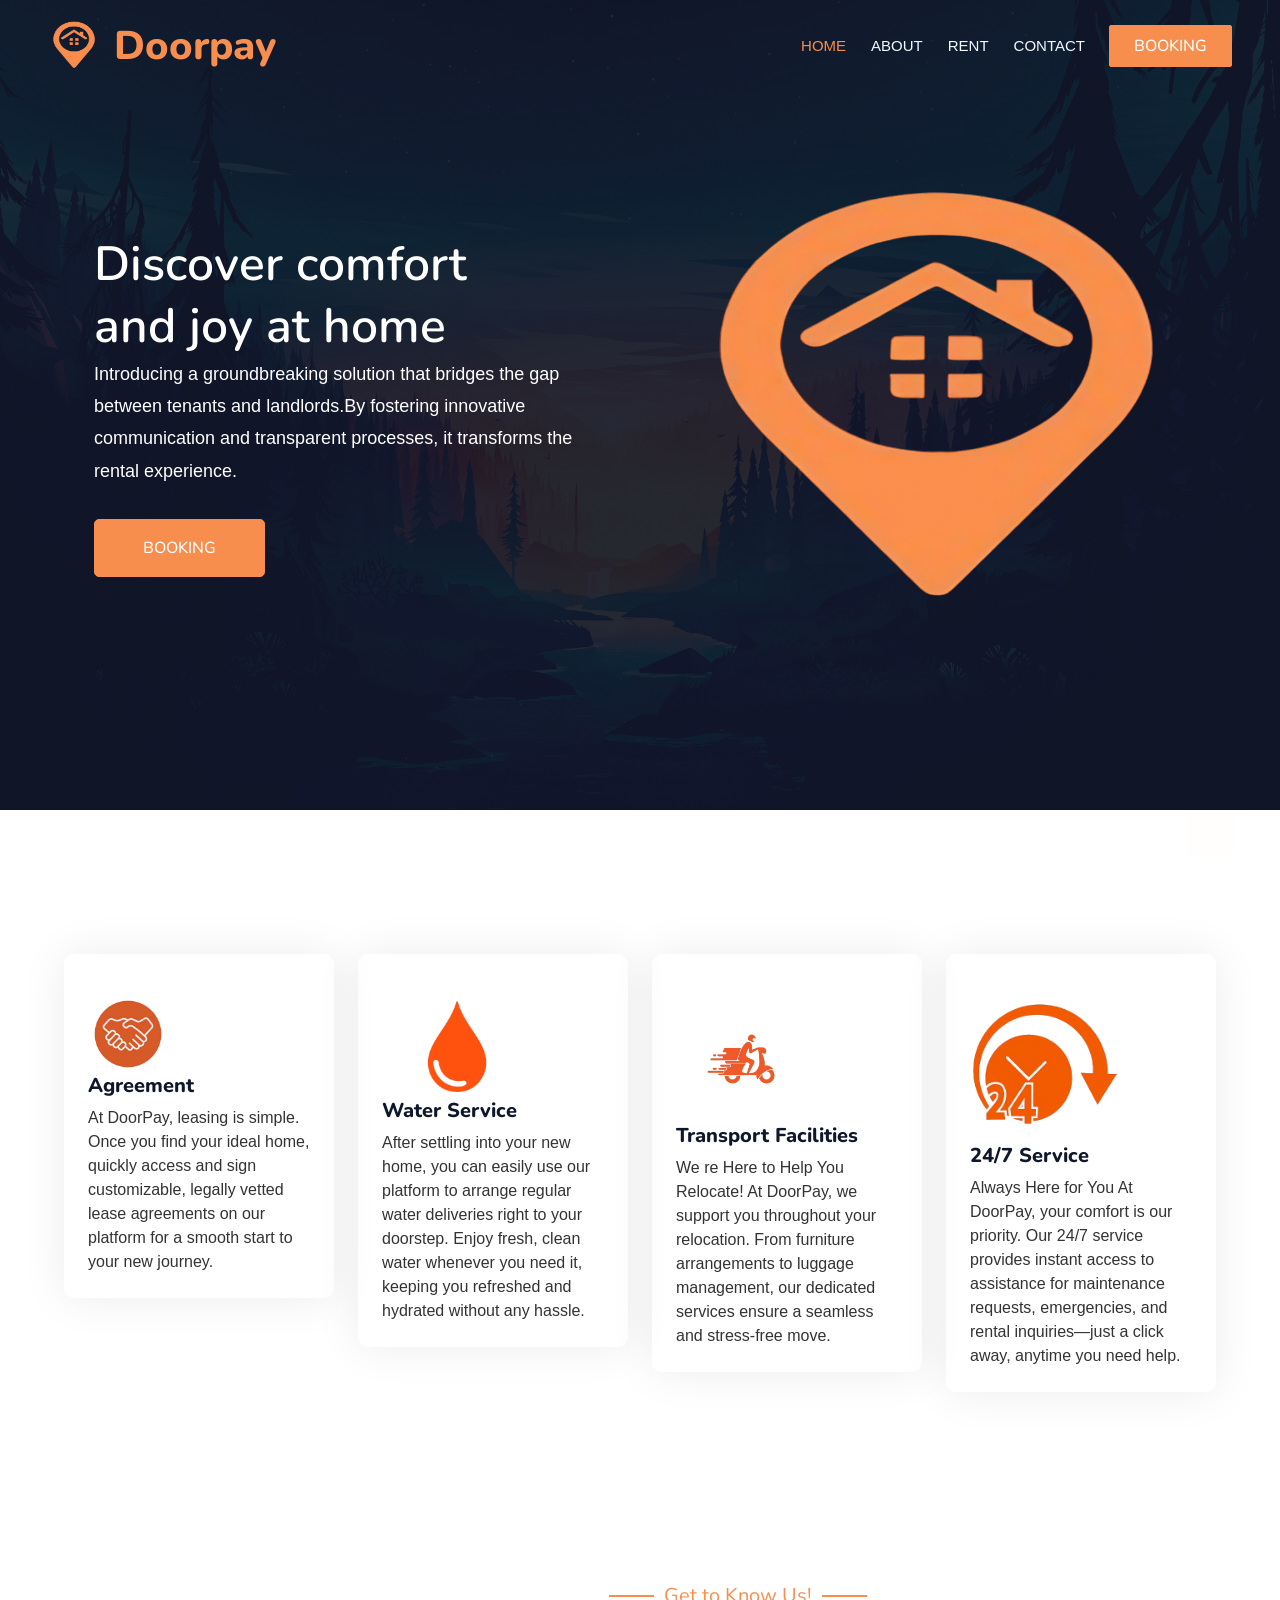
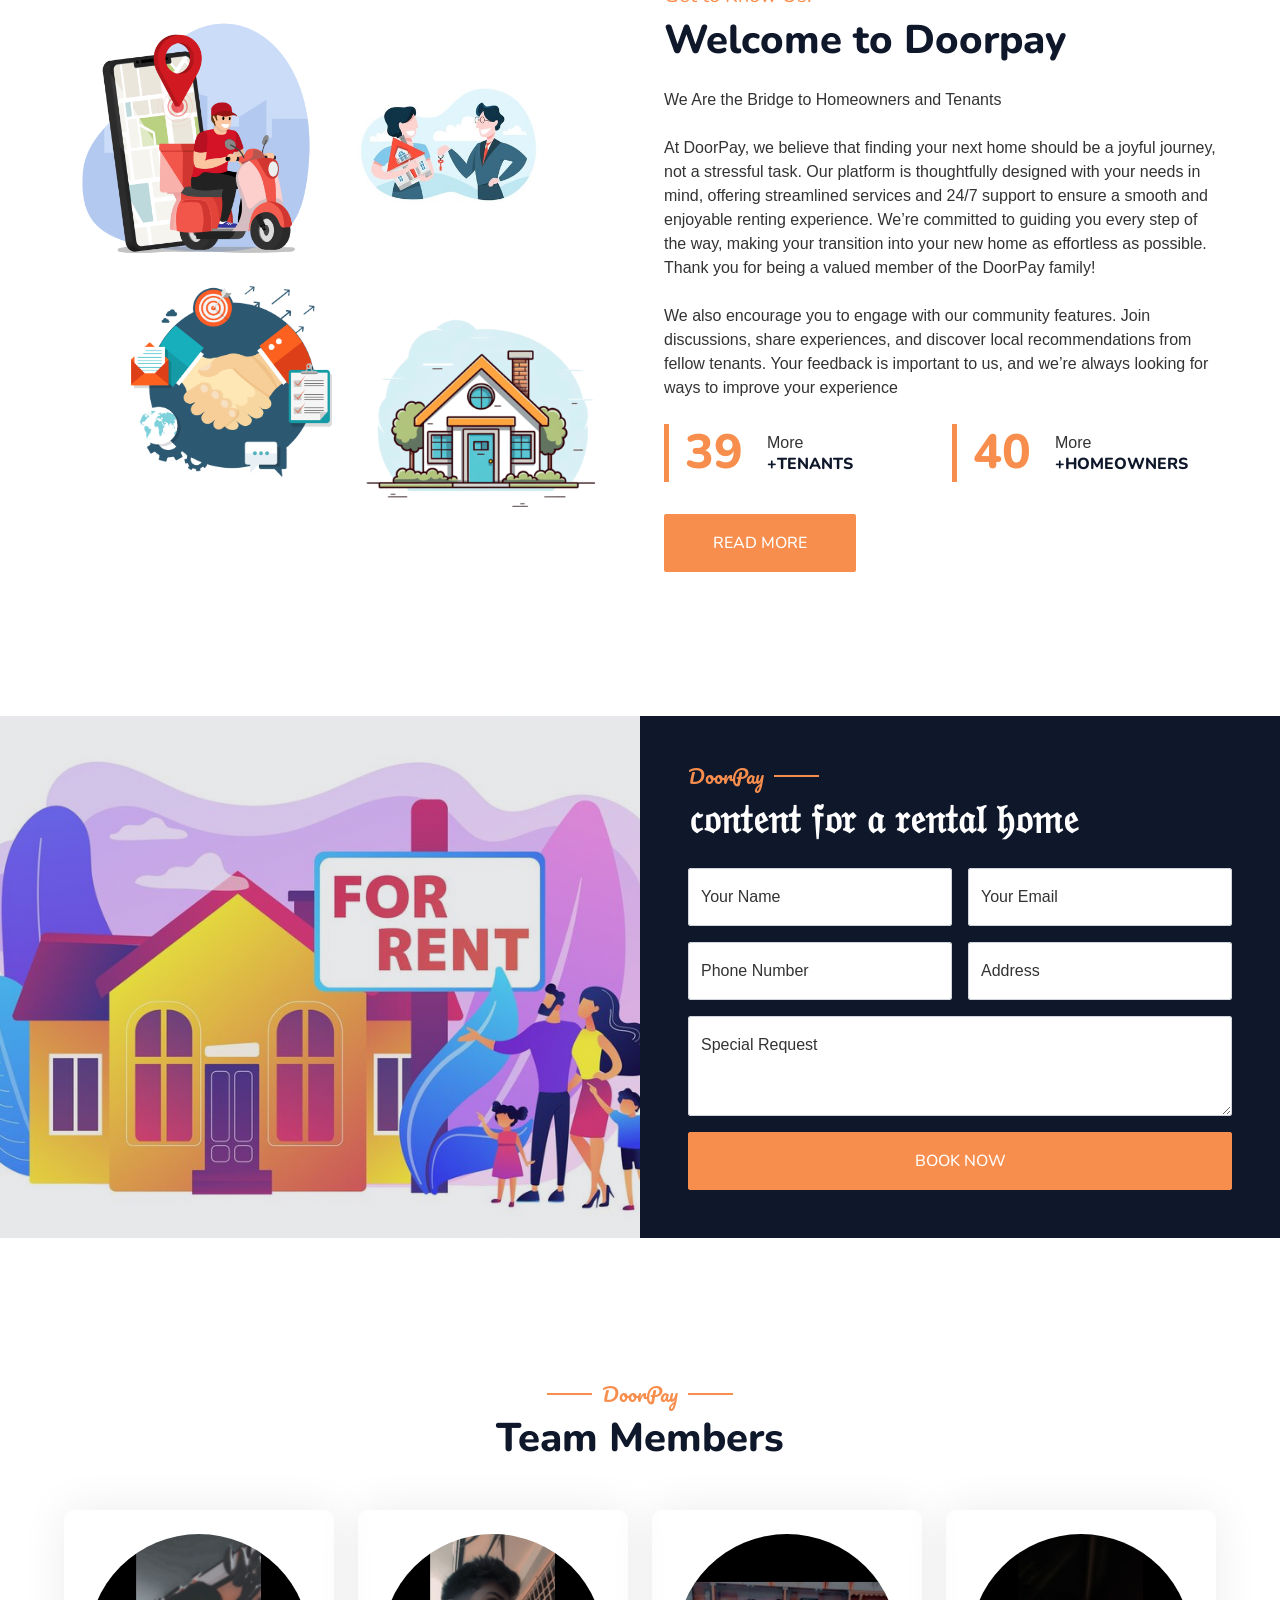
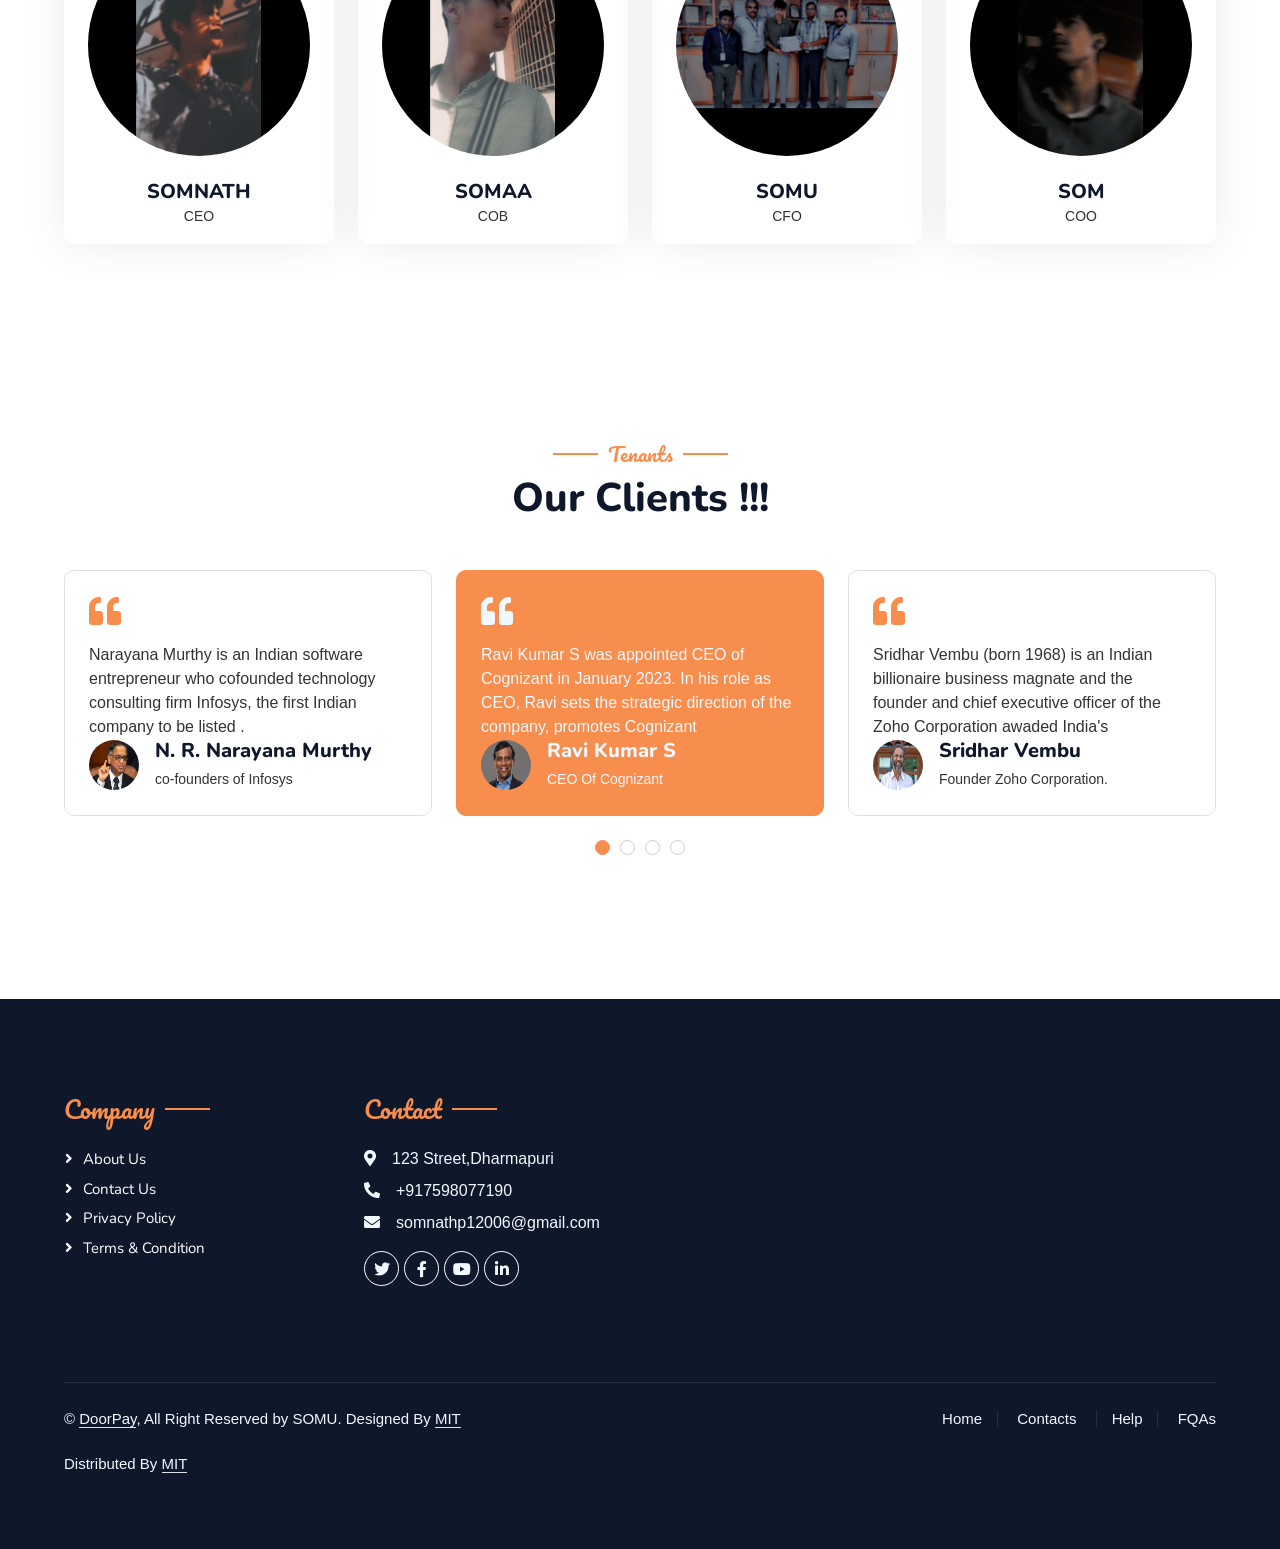
==== index.html @ 044f4c45 "door" ====
<!DOCTYPE html>
<html lang="en">

<head>
    <meta charset="utf-8">
    <title>DoorPay</title>
    <meta content="width=device-width, initial-scale=1.0" name="viewport">
    <meta content="" name="keywords">
    <meta content="" name="description">

    <!-- Favicon -->
    <link href="img/hero1.png" rel="icon">

    <!-- Google Web Fonts -->
    <link rel="preconnect" href="https://fonts.googleapis.com">
    <link rel="preconnect" href="https://fonts.gstatic.com" crossorigin>
    <link href="https://fonts.googleapis.com/css2?family=Heebo:wght@400;500;600&family=Nunito:wght@600;700;800&family=Pacifico&display=swap" rel="stylesheet">

    <!--Icon Font Stylesheet-->
    <link href="https://cdnjs.cloudflare.com/ajax/libs/font-awesome/5.10.0/css/all.min.css" rel="stylesheet">
    <link href="https://cdn.jsdelivr.net/npm/bootstrap-icons@1.4.1/font/bootstrap-icons.css" rel="stylesheet">

    <!-- Libraries Stylesheet -->
    <link href="lib/animate/animate.min.css" rel="stylesheet">
    <link href="lib/owlcarousel/assets/owl.carousel.min.css" rel="stylesheet">
    <link href="lib/tempusdominus/css/tempusdominus-bootstrap-4.min.css" rel="stylesheet" />

    <!-- Customized Bootstrap Stylesheet -->
    <link href="css/bootstrap.min.css" rel="stylesheet">

    <!-- Template Stylesheet -->
    <link href="css/style.css" rel="stylesheet">
</head>

<body>
    <div class="container-xxl bg-white p-0">
        <!-- Spinner Start -->
        <div id="spinner" class="show bg-white position-fixed translate-middle w-100 vh-100 top-50 start-50 d-flex align-items-center justify-content-center">
            <div class="spinner-border text-primary" style="width: 3rem; height: 3rem;" role="status">
                <span class="sr-only">Loading...</span>
            </div>
        </div>
        <!-- Spinner End -->


        <!-- Navbar & Hero Start -->
        <div class="container-xxl position-relative p-0">
            <nav class="navbar navbar-expand-lg navbar-dark bg-dark px-4 px-lg-5 py-3 py-lg-0">
                <a href="" class="navbar-brand p-0">
                    <div class="d-flex align-items-center">
                        <img src="img/icon1.png" alt="Description of Image" class="me-3" style="width: 50px; height: auto;">
                        <h1 class="text-primary m-0">
                        Doorpay
                        </h1>
                    </div>
                    
                    <!-- <img src="img/logo.png" alt="Logo"> -->
                </a>
                <button class="navbar-toggler" type="button" data-bs-toggle="collapse" data-bs-target="#navbarCollapse">
                    <span class="fa fa-bars"></span>
                </button>
                <div class="collapse navbar-collapse" id="navbarCollapse">
                    <div class="navbar-nav ms-auto py-0 pe-4">
                        <a href="index.html" class="nav-item nav-link active">Home</a>
                        <a href="about.html" class="nav-item nav-link">About</a>
                        <a href="rent.html" class="nav-item nav-link">Rent</a>
                        <a href="contact.html" class="nav-item nav-link">Contact</a>
                    </div>
                    <a href="" class="btn btn-primary py-2 px-4">Booking</a>
                </div>
            </nav>

            <div class="container-xxl py-5 bg-dark hero-header mb-5">
                <div class="container my-5 py-5">
                    <div class="row align-items-center g-5">
                        <div class="col-lg-6 text-center text-lg-start">
                            <h1 class="display-3 text-white animated slideInLeft">Discover comfort<br>and joy at home</h1>
                            <p class="text-white animated slideInLeft mb-4 pb-2">Introducing a groundbreaking solution that bridges the gap between tenants and landlords.By fostering innovative communication and transparent processes, it transforms the rental experience.</p>
                            <a href="" class="btn btn-primary py-sm-3 px-sm-5 me-3 animated slideInLeft">Booking</a>
                        </div>
                        <div class="col-lg-6 text-center text-lg-end overflow-hidden">
                            <img class="img-fluid" src="img/hero1.png" alt="">
                        </div>
                    </div>
                </div>
            </div>
        </div>
        <!-- Navbar & Hero End -->


        <!-- Service Start -->
        <div class="container-xxl py-5">
            <div class="container">
                <div class="row g-4">
                    <div class="col-lg-3 col-sm-6 wow fadeInUp" data-wow-delay="0.1s">
                        <div class="service-item rounded pt-3">
                            <div class="p-4">
                                <img src="img/agreement.png" alt="Description of Image" class="me-3" style="width: 80px; height: auto;">
                                <h5>Agreement</h5>
                                <p>At DoorPay, leasing is simple. Once you find your ideal home, quickly access and sign customizable, legally vetted lease agreements on our platform for a smooth start to your new journey.</p>
                            </div>
                        </div>
                    </div>
                    <div class="col-lg-3 col-sm-6 wow fadeInUp" data-wow-delay="0.3s">
                        <div class="service-item rounded pt-3">
                            <div class="p-4">
                            <img src="img/drop.png" alt="Description of Image" class="me-3" style="width: 150px; height: auto;">
                                <h5>Water Service</h5>
                                <p>After settling into your new home, you can easily use our platform to arrange regular water deliveries right to your doorstep. Enjoy fresh, clean water whenever you need it, keeping you refreshed and hydrated without any hassle.</p>
                            </div>
                        </div>
                    </div>
                    <div class="col-lg-3 col-sm-6 wow fadeInUp" data-wow-delay="0.5s">
                        <div class="service-item rounded pt-3">
                            <div class="p-4">
                            <img src="img/delevery.png"  alt="Description of Image" class="me-3" style="width: 130px; height: auto;">
                                <h5>Transport Facilities</h5>
                                <p>We re Here to Help You Relocate!
                                 At DoorPay, we support you throughout your relocation. From furniture arrangements to luggage management, our dedicated services ensure a seamless and stress-free move.</p>
                            </div>
                        </div>
                    </div>
                    <div class="col-lg-3 col-sm-6 wow fadeInUp" data-wow-delay="0.7s">
                        <div class="service-item rounded pt-3">
                            <div class="p-4">
                                <img src="img/24time.png" alt="Description of Image" class="me-3" style="width: 150px; height: auto;">
                                <h5>24/7 Service</h5>
                                <p>Always Here for You 
                                At DoorPay, your comfort is our priority. Our 24/7 service provides instant access to assistance for maintenance requests, emergencies, and rental inquiries—just a click away, anytime you need help.</p>
                            </div>
                        </div>
                    </div>
                </div>
            </div>
        </div>
        <!-- Service End -->


        <!-- About Start -->
        <div class="container-xxl py-5">
            <div class="container">
                <div class="row g-5 align-items-center">
                    <div class="col-lg-6">
                        <div class="row g-3">
                            <div class="col-6 text-start">
                                <img class="img-fluid rounded w-100 wow zoomIn" data-wow-delay="0.1s" src="img/delevery1.png">
                            </div>
                            <div class="col-6 text-start">
                                <img class="img-fluid rounded w-75 wow zoomIn" data-wow-delay="0.3s" src="img/key.jpg" style="margin-top: 25%;">
                            </div>
                            <div class="col-6 text-end">
                                <img class="img-fluid rounded w-75 wow zoomIn" data-wow-delay="0.5s" src="img/agreement1.png">
                            </div>
                            <div class="col-6 text-end">
                                <img class="img-fluid rounded w-100 wow zoomIn" data-wow-delay="0.7s" src="img/ro.png">
                            </div>
                        </div>
                    </div>
                    <div class="col-lg-6">
                        <h5 class="section-title text-center text-success fw-normal">Get to Know Us!</h5>
                        <h1 class="mb-4">Welcome to Doorpay</h1>
                        <p class="mb-4">We Are the Bridge to Homeowners and Tenants</h1>
                        <p class="mb-4">At DoorPay, we believe that finding your next home should be a joyful journey, not a stressful task. Our platform is thoughtfully designed with your needs in mind, offering streamlined services and 24/7 support to ensure a smooth and enjoyable renting experience. We’re committed to guiding you every step of the way, making your transition into your new home as effortless as possible. Thank you for being a valued member of the DoorPay family!</p>
                        <p class="mb-4">We also encourage you to engage with our community features. Join discussions, share experiences, and discover local recommendations from fellow tenants. Your feedback is important to us, and we’re always looking for ways to improve your experience</p>
                        <div class="row g-4 mb-4">
                            <div class="col-sm-6">
                                <div class="d-flex align-items-center border-start border-5 border-primary px-3">
                                    <h1 class="flex-shrink-0 display-5 text-primary mb-0" data-toggle="counter-up">100</h1>
                                    <div class="ps-4">
                                        <p class="mb-0">More</p>
                                        <h6 class="text-uppercase mb-0">+Tenants</h6>
                                    </div>
                                </div>
                            </div>
                            <div class="col-sm-6">
                                <div class="d-flex align-items-center border-start border-5 border-primary px-3">
                                    <h1 class="flex-shrink-0 display-5 text-primary mb-0" data-toggle="counter-up">100</h1>
                                    <div class="ps-4">
                                        <p class="mb-0">More</p>
                                        <h6 class="text-uppercase mb-0">+Homeowners</h6>
                                    </div>
                                </div>
                            </div>
                        </div>
                        <a class="btn btn-primary py-3 px-5 mt-2" href="">Read More</a>
                    </div>
                </div>
            </div>
        </div>
<!--About End-->
         
<!--Rent Start-->

<!--Rent End-->

    
<!--Start-->
        <div class="container-xxl py-5 px-0 wow fadeInUp" data-wow-delay="0.1s">
            <div class="row g-0">
                <div class="col-md-6">
                    <div class="video">
                        
                    </div>
                </div>
                <div class="col-md-6 bg-dark d-flex align-items-center">
                    <div class="p-5 wow fadeInUp" data-wow-delay="0.2s">
                        <h5 class="section-title ff-secondary text-start text-primary fw-normal">DoorPay</h5>
                        <h1 class="text-white mb-4">𝔠𝔬𝔫𝔱𝔢𝔫𝔱 𝔣𝔬𝔯 𝔞 𝔯𝔢𝔫𝔱𝔞𝔩 𝔥𝔬𝔪𝔢</h1>
                        <form>
                            <div class="row g-3">
                                <div class="col-md-6">
                                    <div class="form-floating">
                                        <input type="text" class="form-control" id="name" placeholder="Your Name">
                                        <label for="name">Your Name</label>
                                    </div>
                                </div>
                                <div class="col-md-6">
                                    <div class="form-floating">
                                        <input type="email" class="form-control" id="email" placeholder="Your Email">
                                        <label for="email">Your Email</label>
                                    </div>
                                </div>
                                <div class="col-md-6">
                                    <div class="form-floating" id="number-input">
                                        <input type="tel" class="form-control" id="phoneNumber" placeholder="Enter 10-digit number" maxlength="10" pattern="\d{10}" required />
                                        <label for="phoneNumber">Phone Number </label>
                                    </div>
                                </div>
                                
                                                               
                                <div class="col-md-6">
                                    <div class="form-floating" id="address-input">
                                        <input type="text" class="form-control" id="address" placeholder="Enter address" required />
                                        <label for="address">Address</label>
                                    </div>
                                </div>
                                
                            
                                
                                <div class="col-12">
                                    <div class="form-floating">
                                        <textarea class="form-control" placeholder="Special Request" id="message" style="height: 100px"></textarea>
                                        <label for="message">Special Request</label>
                                    </div>
                                </div>
                                <div class="col-12">
                                    <button class="btn btn-primary w-100 py-3" type="submit">Book Now</button>
                                </div>
                            </div>
                        </form>
                    </div>
                </div>
            </div>
        </div>
<!--Start-->


<!--Team Start-->
        <div class="container-xxl pt-5 pb-3">
            <div class="container">
                <div class="text-center wow fadeInUp" data-wow-delay="0.1s">
                    <h5 class="section-title ff-secondary text-center text-primary fw-normal">DoorPay</h5>
                    <h1 class="mb-5">Team Members</h1>
                </div>
                <div class="row g-4">
                    <div class="col-lg-3 col-md-6 wow fadeInUp" data-wow-delay="0.1s">
                        <div class="team-item text-center rounded overflow-hidden">
                            <div class="rounded-circle overflow-hidden m-4">
                                <img class="img-fluid" src="img/team-1.jpg" alt="">
                            </div>
                            <h5 class="mb-0">SOMNATH</h5>
                            <small>CEO</small>
                            <div class="d-flex justify-content-center mt-3">
                                <a class="btn btn-square btn-primary mx-1" href=""><i class="fab fa-facebook-f"></i></a>
                                <a class="btn btn-square btn-primary mx-1" href=""><i class="fab fa-twitter"></i></a>
                                <a class="btn btn-square btn-primary mx-1" href=""><i class="fab fa-instagram"></i></a>
                            </div>
                        </div>
                    </div>
                    <div class="col-lg-3 col-md-6 wow fadeInUp" data-wow-delay="0.3s">
                        <div class="team-item text-center rounded overflow-hidden">
                            <div class="rounded-circle overflow-hidden m-4">
                                <img class="img-fluid" src="img/team-2.jpg" alt="">
                            </div>
                            <h5 class="mb-0">SOMAA</h5>
                            <small>COB</small>
                            <div class="d-flex justify-content-center mt-3">
                                <a class="btn btn-square btn-primary mx-1" href=""><i class="fab fa-facebook-f"></i></a>
                                <a class="btn btn-square btn-primary mx-1" href=""><i class="fab fa-twitter"></i></a>
                                <a class="btn btn-square btn-primary mx-1" href=""><i class="fab fa-instagram"></i></a>
                            </div>
                        </div>
                    </div>
                    <div class="col-lg-3 col-md-6 wow fadeInUp" data-wow-delay="0.5s">
                        <div class="team-item text-center rounded overflow-hidden">
                            <div class="rounded-circle overflow-hidden m-4">
                                <img class="img-fluid" src="img/team-3.jpg" alt="">
                            </div>
                            <h5 class="mb-0">SOMU</h5>
                            <small>CFO</small>
                            <div class="d-flex justify-content-center mt-3">
                                <a class="btn btn-square btn-primary mx-1" href=""><i class="fab fa-facebook-f"></i></a>
                                <a class="btn btn-square btn-primary mx-1" href=""><i class="fab fa-twitter"></i></a>
                                <a class="btn btn-square btn-primary mx-1" href=""><i class="fab fa-instagram"></i></a>
                            </div>
                        </div>
                    </div>
                    <div class="col-lg-3 col-md-6 wow fadeInUp" data-wow-delay="0.7s">
                        <div class="team-item text-center rounded overflow-hidden">
                            <div class="rounded-circle overflow-hidden m-4">
                                <img class="img-fluid" src="img/team-4.jpg" alt="">
                            </div>
                            <h5 class="mb-0">SOM</h5>
                            <small> COO</small>
                            <div class="d-flex justify-content-center mt-3">
                                <a class="btn btn-square btn-primary mx-1" href=""><i class="fab fa-facebook-f"></i></a>
                                <a class="btn btn-square btn-primary mx-1" href=""><i class="fab fa-twitter"></i></a>
                                <a class="btn btn-square btn-primary mx-1" href=""><i class="fab fa-instagram"></i></a>
                            </div>
                        </div>
                    </div>
                </div>
            </div>
        </div>
<!--Team End-->


<!--Start-->
        <div class="container-xxl py-5 wow fadeInUp" data-wow-delay="0.1s">
            <div class="container">
                <div class="text-center">
                    <h5 class="section-title ff-secondary text-center text-primary fw-normal">Tenants</h5>
                    <h1 class="mb-5">Our Clients !!!</h1>
                </div>
                <div class="owl-carousel testimonial-carousel">
                    <div class="testimonial-item bg-transparent border rounded p-4">
                        <i class="fa fa-quote-left fa-2x text-primary mb-3"></i>
                        <p>Ravi Kumar S was appointed CEO of Cognizant in January 2023. In his role as CEO, Ravi sets the strategic direction of the company, promotes Cognizant</p>
                        <div class="d-flex align-items-center">
                            <img class="img-fluid flex-shrink-0 rounded-circle" src="img/testimonial-1.webp" style="width: 50px; height: 50px;">
                            <div class="ps-3">
                                <h5 class="mb-1">Ravi Kumar S</h5>
                                <small>CEO Of Cognizant</small>
                            </div>
                        </div>
                    </div>
                    <div class="testimonial-item bg-transparent border rounded p-4">
                        <i class="fa fa-quote-left fa-2x text-primary mb-3"></i>
                        <p>Sridhar Vembu (born 1968) is an Indian billionaire business magnate and the founder and chief executive officer of the Zoho Corporation awaded India's </p>
                        <div class="d-flex align-items-center">
                            <img class="img-fluid flex-shrink-0 rounded-circle" src="img/testimonial-2.jpg" style="width: 50px; height: 50px;">
                            <div class="ps-3">
                                <h5 class="mb-1">Sridhar Vembu</h5>
                                <small> Founder Zoho Corporation.</small>
                            </div>
                        </div>
                    </div>
                    <div class="testimonial-item bg-transparent border rounded p-4">
                        <i class="fa fa-quote-left fa-2x text-primary mb-3"></i>
                        <p>Pichai was selected to become the next CEO of Google on August 10, 2015, after previously being appointed chief product officer by then CEO Larry Page.</p>
                        <div class="d-flex align-items-center">
                            <img class="img-fluid flex-shrink-0 rounded-circle" src="img/testimonial-3.jpeg" style="width: 50px; height: 50px;">
                            <div class="ps-3">
                                <h5 class="mb-1">Sundar Pichai</h5>
                                <small>CEO of Google</small>
                            </div>
                        </div>
                    </div>
                    <div class="testimonial-item bg-transparent border rounded p-4">
                        <i class="fa fa-quote-left fa-2x text-primary mb-3"></i>
                        <p>Narayana Murthy is an Indian software entrepreneur who cofounded technology consulting firm Infosys, the first Indian company to be listed .</p>
                        <div class="d-flex align-items-center">
                            <img class="img-fluid flex-shrink-0 rounded-circle" src="img/testimonial-4.jpeg" style="width: 50px; height: 50px;">
                            <div class="ps-3">
                                <h5 class="mb-1">N. R. Narayana Murthy</h5>
                                <small>co-founders of Infosys</small>
                            </div>
                        </div>
                    </div>
                </div>
            </div>
        </div>
<!--End-->
        

<!--Footer Start-->
        <div class="container-fluid bg-dark text-light footer pt-5 mt-5 wow fadeIn" data-wow-delay="0.1s">
            <div class="container py-5">
                <div class="row g-5">
                    <div class="col-lg-3 col-md-6">
                        <h4 class="section-title ff-secondary text-start text-primary fw-normal mb-4">Company</h4>
                        <a class="btn btn-link" href="">About Us</a>
                        <a class="btn btn-link" href="">Contact Us</a>
                        <a class="btn btn-link" href="">Privacy Policy</a>
                        <a class="btn btn-link" href="">Terms & Condition</a>
                    </div>
                    <div class="col-lg-3 col-md-6">
                        <h4 class="section-title ff-secondary text-start text-primary fw-normal mb-4">Contact</h4>
                        <p class="mb-2"><i class="fa fa-map-marker-alt me-3"></i>123 Street,Dharmapuri</p>
                        <p class="mb-2"><i class="fa fa-phone-alt me-3"></i>+917598077190</p>
                        <p class="mb-2"><i class="fa fa-envelope me-3"></i>somnathp12006@gmail.com</p>
                        <div class="d-flex pt-2">
                            <a class="btn btn-outline-light btn-social" href=""><i class="fab fa-twitter"></i></a>
                            <a class="btn btn-outline-light btn-social" href=""><i class="fab fa-facebook-f"></i></a>
                            <a class="btn btn-outline-light btn-social" href=""><i class="fab fa-youtube"></i></a>
                            <a class="btn btn-outline-light btn-social" href=""><i class="fab fa-linkedin-in"></i></a>
                        </div>
                    </div>
                    
                </div>
            </div>
            <div class="container">
                <div class="copyright">
                    <div class="row">
                        <div class="col-md-6 text-center text-md-start mb-3 mb-md-0">
                            &copy; <a class="border-bottom" href="#">DoorPay</a>, All Right Reserved by SOMU. 
							Designed By <a class="border-bottom" href="https://web.mit.edu/">MIT</a><br><br>
                            Distributed By <a class="border-bottom" href="https://web.mit.edu/" target="_blank">MIT</a>
                        </div>
                        <div class="col-md-6 text-center text-md-end">
                            <div class="footer-menu">
                                <a href="">Home</a>
                                <a href="">Contacts </a>
                                <a href="">Help</a>
                                <a href="">FQAs</a>
                            </div>
                        </div>
                    </div>
                </div>
            </div>
        </div>
<!--Footer End-->


        <!-- Back to Top -->
        <a href="#" class="btn btn-lg btn-primary btn-lg-square back-to-top"><i class="bi bi-arrow-up"></i></a>
    </div>

    <!--JavaScript Libraries-->
    <script src="https://code.jquery.com/jquery-3.4.1.min.js"></script>
    <script src="https://cdn.jsdelivr.net/npm/bootstrap@5.0.0/dist/js/bootstrap.bundle.min.js"></script>
    <script src="lib/wow/wow.min.js"></script>
    <script src="lib/easing/easing.min.js"></script>
    <script src="lib/waypoints/waypoints.min.js"></script>
    <script src="lib/counterup/counterup.min.js"></script>
    <script src="lib/owlcarousel/owl.carousel.min.js"></script>
    <script src="lib/tempusdominus/js/moment.min.js"></script>
    <script src="lib/tempusdominus/js/moment-timezone.min.js"></script>
    <script src="lib/tempusdominus/js/tempusdominus-bootstrap-4.min.js"></script>

    <!-- Template Javascript -->
    <script src="js/main.js"></script>
</body>

</html>
---- css/style.css ----
/* Global Styles */
body {
    font-family: 'Arial', sans-serif;
    background-color: #f88e4d; /* Light gray background */
    color: #f88e4d; /* Dark text color */
    margin: 0;
    padding: 0;
  }
  
  h1, h2, h3, p, ul {
    margin: 0;
    padding: 0;
  }
  
  /* Navigation Bar */
  .navbar {
    background-color: #f88e4d; /* Tailwind blue-600 */
    padding: 1rem;
  }
  
  .navbar .logo {
    font-size: 2rem;
    color: #f88e4d;
    font-weight: bold;
  }
  
  .navbar .links {
    display: flex;
    justify-content: space-between;
  }
  
  .navbar .links a {
    color: #f88e4d;
    padding: 0 1rem;
    text-decoration: none;
  }
  
  .navbar .links a:hover {
    text-decoration: underline;
  }
  
  /* Product Page Styles */
  .container {
    max-width: 1200px;
    margin: 0 auto;
    padding: 3rem 1.5rem;
  }
  
  .product-content {
    display: flex;
    justify-content: space-between;
    gap: 2rem;
  }
  
  .product-image {
    width: 50%;
  }
  
  .product-image img {
    width: 100%;
    border-radius: 1rem;
    box-shadow: 0 4px 6px rgba(0, 0, 0, 0.1);
  }
  
  .product-details {
    width: 50%;
  }
  
  .product-details h1 {
    font-size: 2.5rem;
    color: #2d3748; /* Gray-800 */
    font-weight: bold;
  }
  
  .product-details p {
    font-size: 1.125rem;
    color: #4a5568; /* Gray-600 */
    margin-top: 1rem;
  }
  
  .product-price {
    display: flex;
    align-items: center;
    gap: 1.5rem;
    margin-top: 1.5rem;
  }
  
  .product-price .price {
    font-size: 2rem;
    font-weight: bold;
    color: #2d3748;
  }
  
  .product-price .availability {
    font-size: 1.125rem;
    color: #a0aec0; /* Gray-500 */
  }
  
  .property-features {
    margin-top: 2rem;
  }
  
  .property-features ul {
    list-style-type: disc;
    padding-left: 1.5rem;
    color: #4a5568;
  }
  
  .booking-section {
    margin-top: 2rem;
  }
  
  .booking-section input {
    border: 1px solid #e2e8f0; /* Gray-300 */
    border-radius: 0.375rem;
    padding: 0.5rem;
    width: 100%;
    margin-bottom: 1rem;
  }
  
  .booking-section button {
    background-color: #f88e4d; /* Blue-600 */
    color: white;
    font-weight: 600;
    padding: 1rem;
    width: 100%;
    border-radius: 0.375rem;
    border: none;
    cursor: pointer;
  }
  
  .booking-section button:hover {
    background-color: #f88e4d; /* Blue-500 */
  }
  
  /* Footer */
  footer {
    background-color: #2d3748; /* Gray-800 */
    color: white;
    padding: 2rem 0;
    text-align: center;
  }
  
  footer p {
    font-size: 1rem;
  }
  
/* General Reset and Base Styling */
* {
    margin: 0;
    padding: 0;
    box-sizing: border-box;
    font-family: "Poppins", sans-serif;
}

body {
    background-color: #f4f4f4;
    color: #333;
}

/* Hero Section */
.hero-header {
    background-color: #333;
    color: #fff;
}

.hero-header .container {
    max-width: 1140px;
}

.hero-header .display-3 {
    font-size: 3rem;
    font-weight: 600;
    line-height: 1.3;
}

.hero-header p {
    font-size: 1.125rem;
    line-height: 1.8;
}

.hero-header .btn {
    font-size: 1rem;
    border-radius: 5px;
}

.hero-header img {
    max-width: 100%;
    height: auto;
}

/* About Section */
.about {
    padding: 60px 0;
    background-color: #fff;
}

.about .pic {
    border-radius: 12px;
    width: 100%;
    max-width: 450px;
    margin-bottom: 30px;
}

.about .text {
    padding-left: 30px;
}

.about h2 {
    font-size: 2.5rem;
    font-weight: 600;
    color: #333;
    margin-bottom: 20px;
}

.about h5 {
    font-size: 1.5rem;
    color: #333;
    margin-bottom: 20px;
}

.about p {
    font-size: 1rem;
    line-height: 1.8;
    letter-spacing: 0.5px;
    margin-bottom: 20px;
}

.about .hire {
    font-size: 1.1rem;
    background-color: #f88e4d;
    color: white;
    padding: 12px 30px;
    border-radius: 6px;
    text-decoration: none;
    transition: background-color 0.3s;
}

.about .hire:hover {
    background-color: #000;
}

/* Responsive Design */
@media (max-width: 768px) {
    .hero-header .row {
        flex-direction: column;
        text-align: center;
    }

    .hero-header .col-lg-6 {
        text-align: center;
    }

    .about .text {
        padding-left: 0;
    }

    .about h2 {
        font-size: 2rem;
    }

    .about h5 {
        font-size: 1.25rem;
    }

    .about p {
        font-size: 0.95rem;
    }

    .about .hire {
        font-size: 1rem;
    }
}

/* Tablet to Laptop View (max-width: 1024px) */
@media (max-width: 1024px) {
    .hero-header .display-3 {
        font-size: 2.5rem;
    }

    .about h2 {
        font-size: 2.25rem;
    }
}


  
:root {
    --primary: #f88e4d;
    --light: #F1F8FF;
    --dark: #0F172B;
}

.ff-secondary {
    font-family: 'Pacifico', cursive;
}

.fw-medium {
    font-weight: 600 !important;
}

.fw-semi-bold {
    font-weight: 700 !important;
}

.back-to-top {
    position: fixed;
    display: none;
    right: 45px;
    bottom: 45px;
    z-index: 99;
}

/*** Spinner ***/
#spinner {
    opacity: 0;
    visibility: hidden;
    transition: opacity .5s ease-out, visibility 0s linear .5s;
    z-index: 99999;
}

#spinner.show {
    transition: opacity .5s ease-out, visibility 0s linear 0s;
    visibility: visible;
    opacity: 1;
}


/*** Button ***/
.btn {
    font-family: 'Nunito', sans-serif;
    font-weight: 500;
    text-transform: uppercase;
    transition: .5s;
}

.btn.btn-primary,
.btn.btn-secondary {
    color: #FFFFFF;
}

.btn-square {
    width: 38px;
    height: 38px;
}

.btn-sm-square {
    width: 32px;
    height: 32px;
}

.btn-lg-square {
    width: 48px;
    height: 48px;
}

.btn-square,
.btn-sm-square,
.btn-lg-square {
    padding: 0;
    display: flex;
    align-items: center;
    justify-content: center;
    font-weight: normal;
    border-radius: 2px;
}


/*** Navbar ***/
.navbar-dark .navbar-nav .nav-link {
    position: relative;
    margin-left: 25px;
    padding: 35px 0;
    font-size: 15px;
    color: var(--light) !important;
    text-transform: uppercase;
    font-weight: 500;
    outline: none;
    transition: .5s;
}

.sticky-top.navbar-dark .navbar-nav .nav-link {
    padding: 20px 0;
}

.navbar-dark .navbar-nav .nav-link:hover,
.navbar-dark .navbar-nav .nav-link.active {
    color: var(--primary) !important;
}

.navbar-dark .navbar-brand img {
    max-height: 60px;
    transition: .5s;
}

.sticky-top.navbar-dark .navbar-brand img {
    max-height: 45px;
}

@media (max-width: 991.98px) {
    .sticky-top.navbar-dark {
        position: relative;
    }

    .navbar-dark .navbar-collapse {
        margin-top: 15px;
        border-top: 1px solid rgba(255, 255, 255, .1)
    }

    .navbar-dark .navbar-nav .nav-link,
    .sticky-top.navbar-dark .navbar-nav .nav-link {
        padding: 10px 0;
        margin-left: 0;
    }

    .navbar-dark .navbar-brand img {
        max-height: 45px;
    }
}

@media (min-width: 992px) {
    .navbar-dark {
        position: absolute;
        width: 100%;
        top: 0;
        left: 0;
        z-index: 999;
        background: transparent !important;
    }
    
    .sticky-top.navbar-dark {
        position: fixed;
        background: var(--dark) !important;
    }
}


/*** Hero Header ***/
.hero-header {
    background: linear-gradient(rgba(15, 23, 43, .9), rgba(15, 23, 43, .9)), url(../img/bg-hero.webp);
    background-position: center center;
    background-repeat: no-repeat;
    background-size: cover;
}

.hero-header img {
    animation: imgRotate 6s linear infinite;
}

@keyframes imgRotate {
    50% {
        transform: scale(0.8);
        opacity: 50;
    }
    
}

.breadcrumb-item + .breadcrumb-item::before {
    color: rgba(255, 255, 255, .5);
}


/*** Section Title ***/
.section-title {
    position: relative;
    display: inline-block;
}

.section-title::before {
    position: absolute;
    content: "";
    width: 45px;
    height: 2px;
    top: 50%;
    left: -55px;
    margin-top: -1px;
    background: var(--primary);
}

.section-title::after {
    position: absolute;
    content: "";
    width: 45px;
    height: 2px;
    top: 50%;
    right: -55px;
    margin-top: -1px;
    background: var(--primary);
}

.section-title.text-start::before,
.section-title.text-end::after {
    display: none;
}


/*** Service ***/
.service-item {
    box-shadow: 0 0 45px rgba(0, 0, 0, .08);
    transition: .5s;
}

.service-item:hover {
    background: var(--primary);
}

.service-item * {
    transition: .5s;
}

.service-item:hover * {
    color: var(--light) !important;
}


/*** Food Menu ***/
.nav-pills .nav-item .active {
    border-bottom: 2px solid var(--primary);
}

.video {
    position: relative;
    height: 100%;
    min-height: 500px;
    background: linear-gradient(rgba(15, 23, 43, .1), rgba(15, 23, 43, .1)), url(../img/video.jpg);
    background-position: center center;
    background-repeat: no-repeat;
    background-size: cover;
}

.video .btn-play {
    position: absolute;
    z-index: 3;
    top: 50%;
    left: 50%;
    transform: translateX(-50%) translateY(-50%);
    box-sizing: content-box;
    display: block;
    width: 32px;
    height: 44px;
    border-radius: 50%;
    border: none;
    outline: none;
    padding: 18px 20px 18px 28px;
}

.video .btn-play:before {
    content: "";
    position: absolute;
    z-index: 0;
    left: 50%;
    top: 50%;
    transform: translateX(-50%) translateY(-50%);
    display: block;
    width: 100px;
    height: 100px;
    background: var(--primary);
    border-radius: 50%;
    animation: pulse-border 1500ms ease-out infinite;
}

.video .btn-play:after {
    content: "";
    position: absolute;
    z-index: 1;
    left: 50%;
    top: 50%;
    transform: translateX(-50%) translateY(-50%);
    display: block;
    width: 100px;
    height: 100px;
    background: var(--primary);
    border-radius: 50%;
    transition: all 200ms;
}

.video .btn-play img {
    position: relative;
    z-index: 3;
    max-width: 100%;
    width: auto;
    height: auto;
}

.video .btn-play span {
    display: block;
    position: relative;
    z-index: 3;
    width: 0;
    height: 0;
    border-left: 32px solid var(--dark);
    border-top: 22px solid transparent;
    border-bottom: 22px solid transparent;
}

@keyframes pulse-border {
    0% {
        transform: translateX(-50%) translateY(-50%) translateZ(0) scale(1);
        opacity: 1;
    }

    100% {
        transform: translateX(-50%) translateY(-50%) translateZ(0) scale(1.5);
        opacity: 0;
    }
}

#videoModal {
    z-index: 99999;
}

#videoModal .modal-dialog {
    position: relative;
    max-width: 800px;
    margin: 60px auto 0 auto;
}

#videoModal .modal-body {
    position: relative;
    padding: 0px;
}

#videoModal .close {
    position: absolute;
    width: 30px;
    height: 30px;
    right: 0px;
    top: -30px;
    z-index: 999;
    font-size: 30px;
    font-weight: normal;
    color: #FFFFFF;
    background: #000000;
    opacity: 1;
}


/*** Team ***/
.team-item {
    box-shadow: 0 0 45px rgba(0, 0, 0, .08);
    height: calc(100% - 38px);
    transition: .5s;
}

.team-item img {
    transition: .5s;
}

.team-item:hover img {
    transform: scale(1.1);
}

.team-item:hover {
    height: 100%;
}

.team-item .btn {
    border-radius: 38px 38px 0 0;
}


/*** Testimonial ***/
.testimonial-carousel .owl-item .testimonial-item,
.testimonial-carousel .owl-item.center .testimonial-item * {
    transition: .5s;
}

.testimonial-carousel .owl-item.center .testimonial-item {
    background: var(--primary) !important;
    border-color: var(--primary) !important;
}

.testimonial-carousel .owl-item.center .testimonial-item * {
    color: var(--light) !important;
}

.testimonial-carousel .owl-dots {
    margin-top: 24px;
    display: flex;
    align-items: flex-end;
    justify-content: center;
}

.testimonial-carousel .owl-dot {
    position: relative;
    display: inline-block;
    margin: 0 5px;
    width: 15px;
    height: 15px;
    border: 1px solid #CCCCCC;
    border-radius: 15px;
    transition: .5s;
}

.testimonial-carousel .owl-dot.active {
    background: var(--primary);
    border-color: var(--primary);
}


/*** Footer ***/
.footer .btn.btn-social {
    margin-right: 5px;
    width: 35px;
    height: 35px;
    display: flex;
    align-items: center;
    justify-content: center;
    color: var(--light);
    border: 1px solid #FFFFFF;
    border-radius: 35px;
    transition: .3s;
}

.footer .btn.btn-social:hover {
    color: var(--primary);
}

.footer .btn.btn-link {
    display: block;
    margin-bottom: 5px;
    padding: 0;
    text-align: left;
    color: #FFFFFF;
    font-size: 15px;
    font-weight: normal;
    text-transform: capitalize;
    transition: .3s;
}

.footer .btn.btn-link::before {
    position: relative;
    content: "\f105";
    font-family: "Font Awesome 5 Free";
    font-weight: 900;
    margin-right: 10px;
}

.footer .btn.btn-link:hover {
    letter-spacing: 1px;
    box-shadow: none;
}

.footer .copyright {
    padding: 25px 0;
    font-size: 15px;
    border-top: 1px solid rgba(256, 256, 256, .1);
}

.footer .copyright a {
    color: var(--light);
}

.footer .footer-menu a {
    margin-right: 15px;
    padding-right: 15px;
    border-right: 1px solid rgba(255, 255, 255, .1);
}

.footer .footer-menu a:last-child {
    margin-right: 0;
    padding-right: 0;
    border-right: none;
}

/* Mobile-specific Styles */
@media (max-width: 767px) {
    .navbar-dark .navbar-nav .nav-link {
        font-size: 14px;
        margin-left: 15px;
        padding: 15px 0;
    }
    .hero-header {
        background-size: auto 100%;
    }
    .service-item {
        margin-bottom: 20px;
    }
    .video {
        min-height: 300px;
    }
    .video .btn-play {
        width: 50px;
        height: 50px;
        padding: 25px;
    }
    .testimonial-carousel .owl-dots {
        margin-top: 20px;
    }
    .footer .btn-social {
        width: 30px;
        height: 30px;
    }
}

/* Laptop View */
@media (min-width: 768px) and (max-width: 1199px) {
    .navbar-dark .navbar-nav .nav-link {
        font-size: 16px;
        padding: 25px 0;
    }
    .hero-header {
        background-size: cover;
    }
    .video {
        min-height: 450px;
    }
}
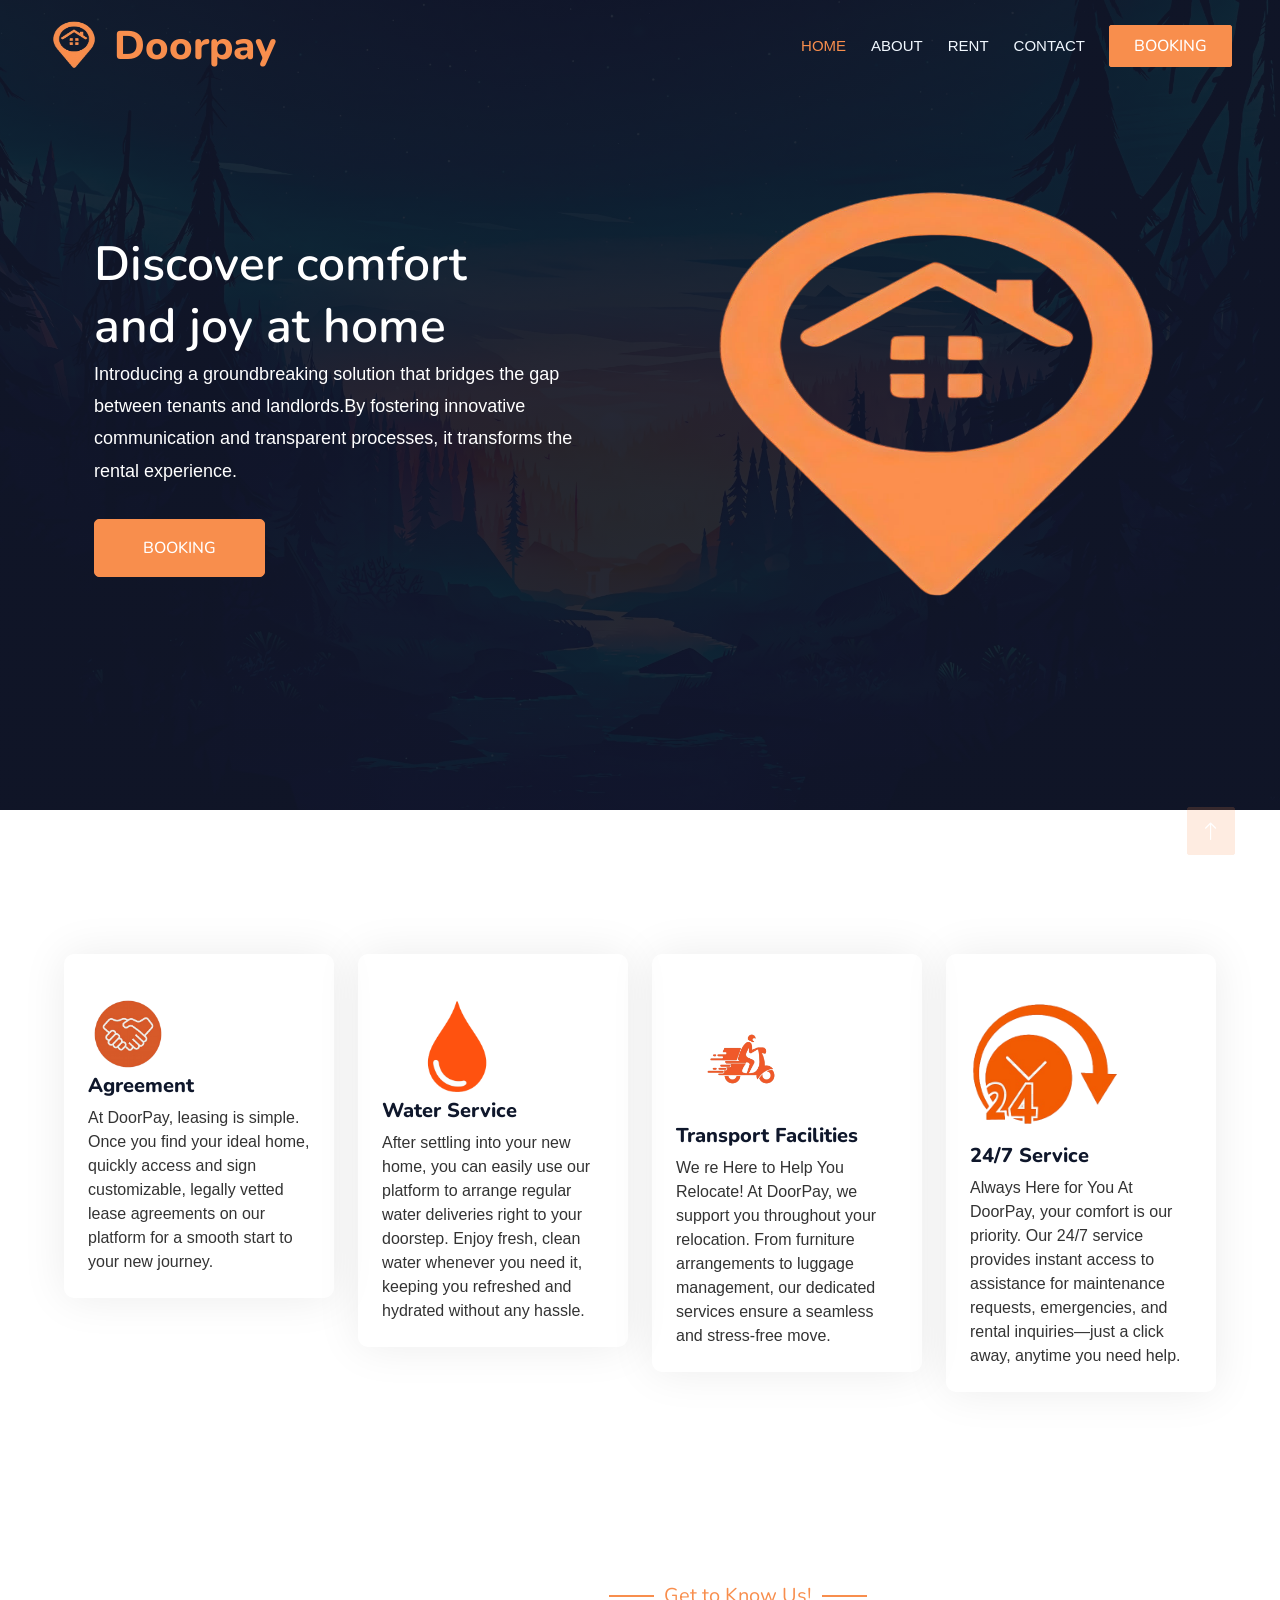
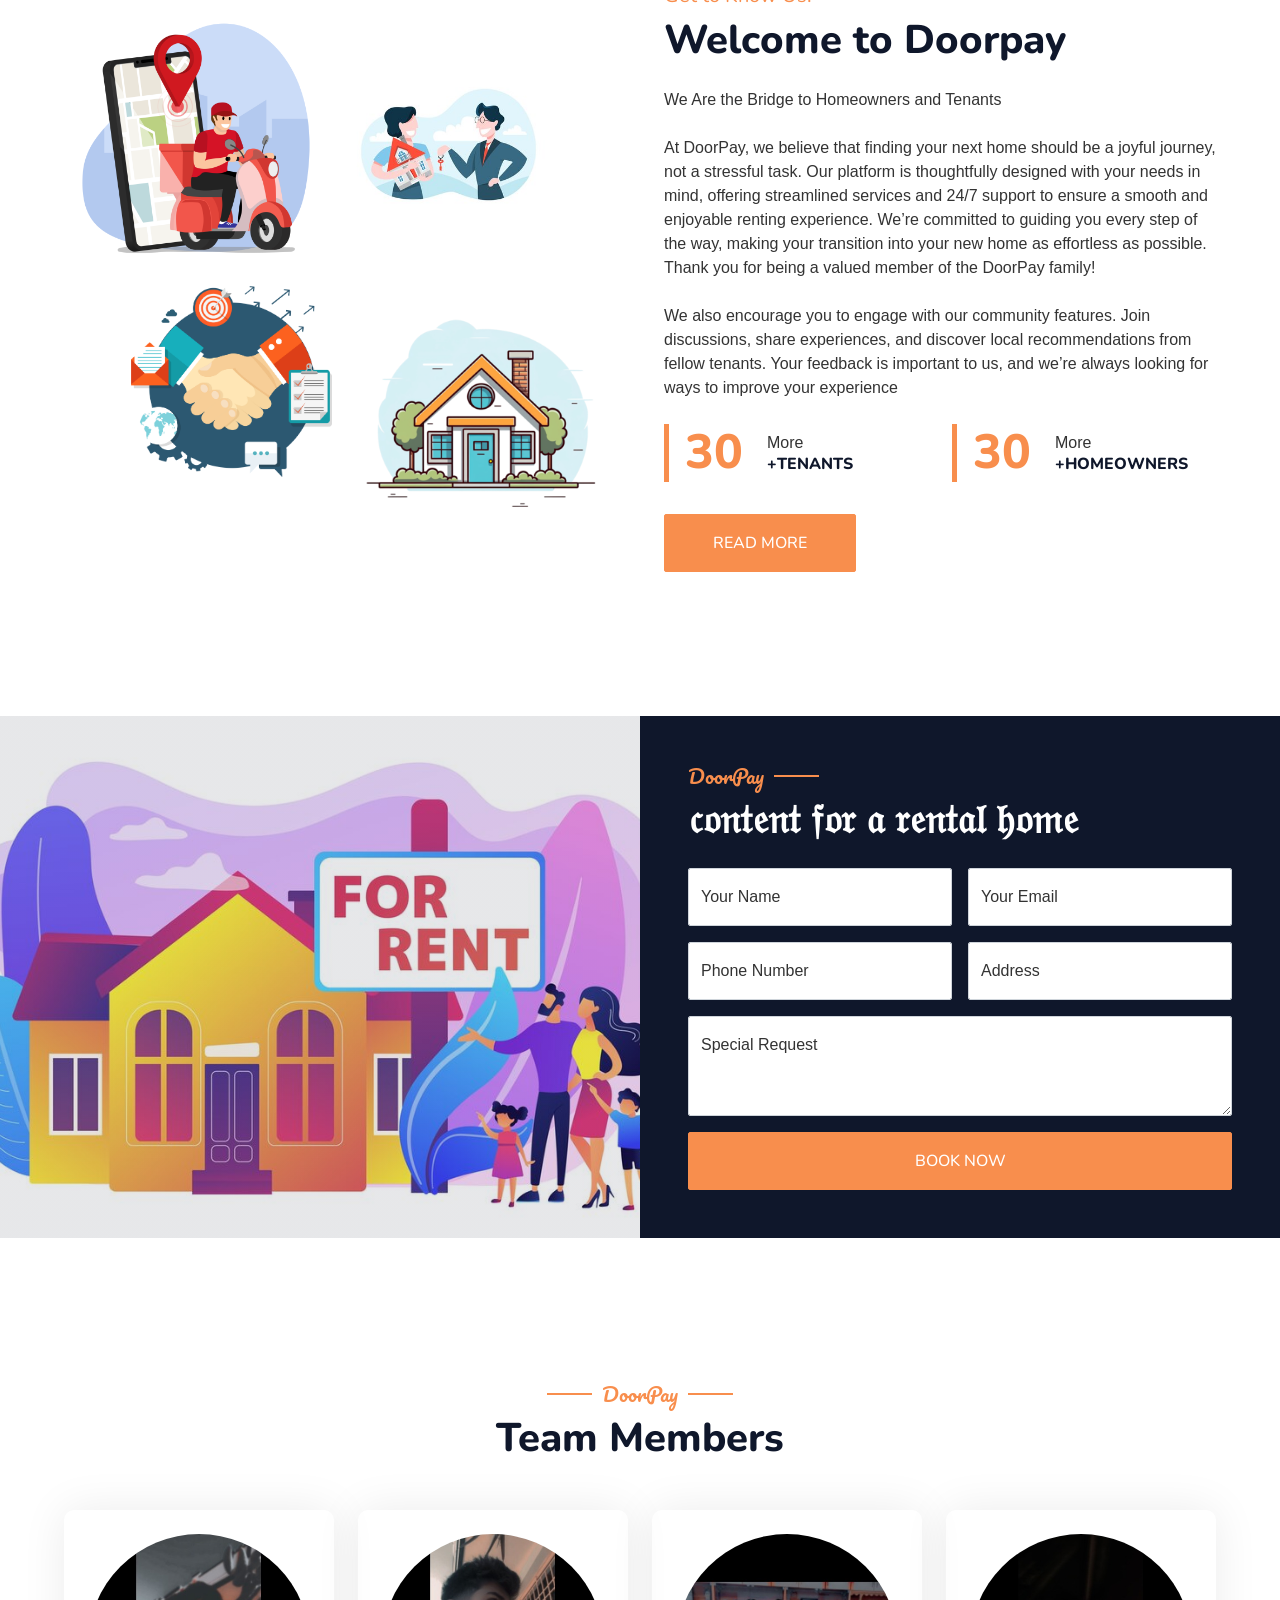
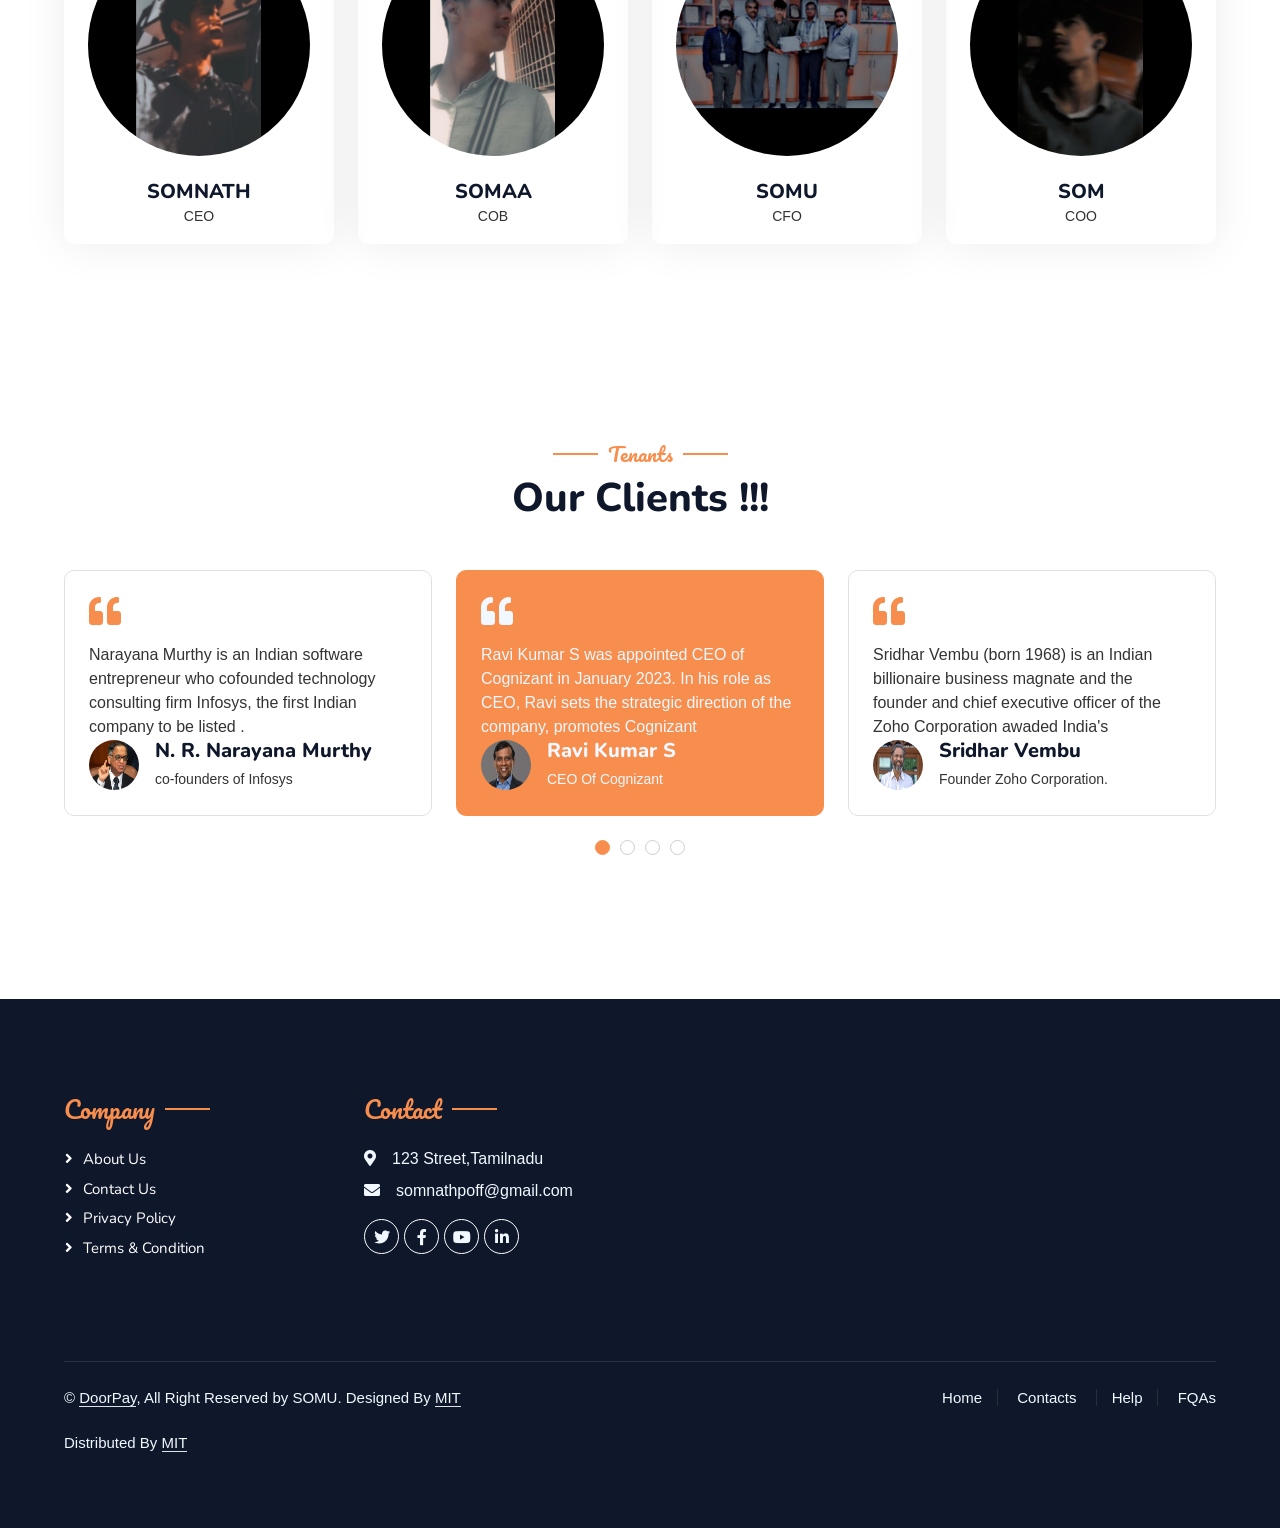
==== commit ac66e6d5: "Update index.html" ====
--- a/index.html
+++ b/index.html
@@ -396,9 +396,8 @@
                     </div>
                     <div class="col-lg-3 col-md-6">
                         <h4 class="section-title ff-secondary text-start text-primary fw-normal mb-4">Contact</h4>
-                        <p class="mb-2"><i class="fa fa-map-marker-alt me-3"></i>123 Street,Dharmapuri</p>
-                        <p class="mb-2"><i class="fa fa-phone-alt me-3"></i>+917598077190</p>
-                        <p class="mb-2"><i class="fa fa-envelope me-3"></i>somnathp12006@gmail.com</p>
+                        <p class="mb-2"><i class="fa fa-map-marker-alt me-3"></i>123 Street,Tamilnadu </p>
+						<p class="mb-2"><i class="fa fa-envelope me-3"></i>somnathpoff@gmail.com</p>
                         <div class="d-flex pt-2">
                             <a class="btn btn-outline-light btn-social" href=""><i class="fab fa-twitter"></i></a>
                             <a class="btn btn-outline-light btn-social" href=""><i class="fab fa-facebook-f"></i></a>
@@ -452,4 +451,4 @@
     <script src="js/main.js"></script>
 </body>
 
-</html>+</html>
